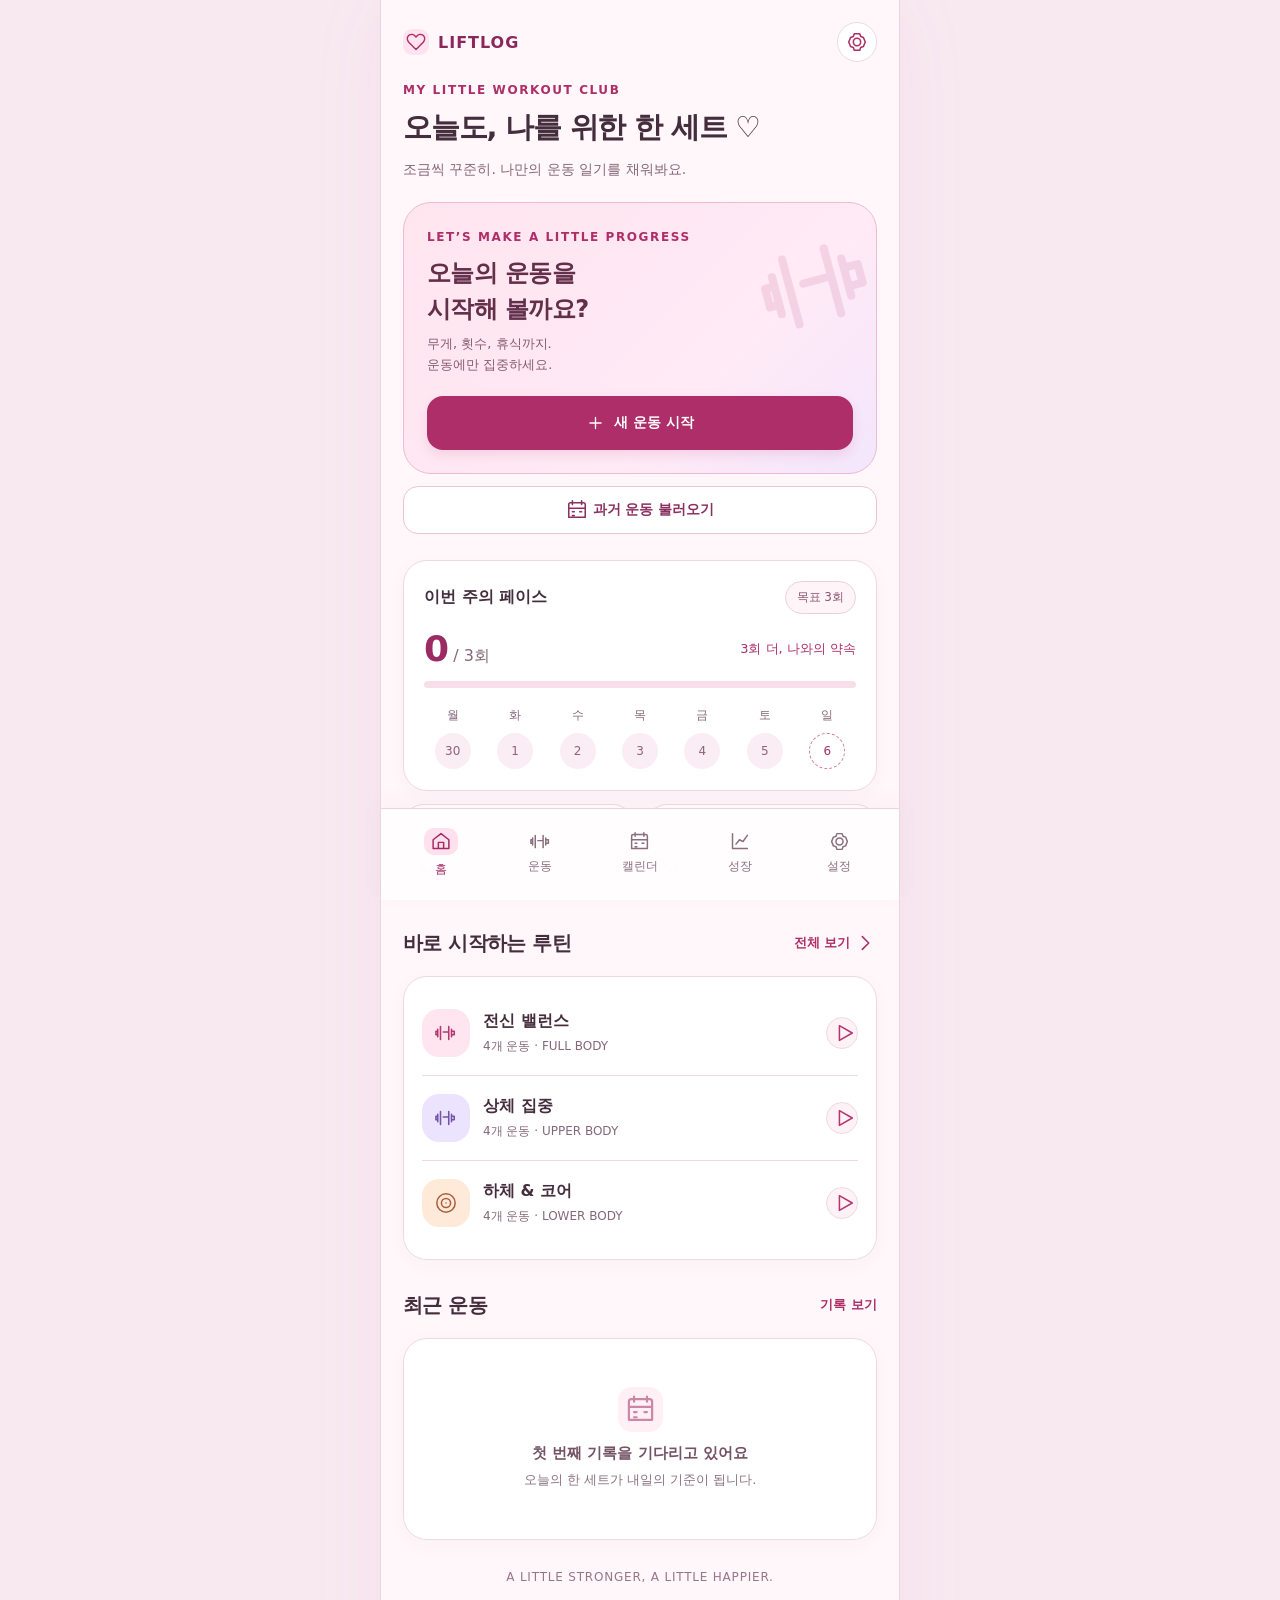
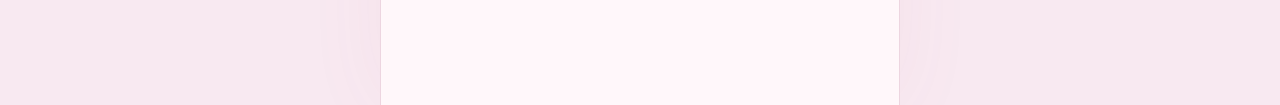
==== ios/App/Web/index.html @ 6298f554 "Add standalone iOS app, native timer notifications, backup bridge and WidgetKit target" ====
<!doctype html><html lang="ko"><head><meta charset="utf-8"><meta name="viewport" content="width=device-width,initial-scale=1,viewport-fit=cover"><meta name="theme-color" content="#fff7fa"><meta http-equiv="Content-Security-Policy" content="default-src 'self' data:; style-src 'self' 'unsafe-inline'; script-src 'self'; connect-src 'self'; img-src 'self' data:; object-src 'none'; base-uri 'none'"><meta name="apple-mobile-web-app-capable" content="yes"><meta name="apple-mobile-web-app-status-bar-style" content="default"><meta name="apple-mobile-web-app-title" content="리프트로그"><link rel="apple-touch-icon" href="apple-touch-icon.png"><link rel="manifest" href="manifest.webmanifest"><link rel="icon" href="icon-192.png"><meta name="description" content="나를 위한 귀여운 운동 기록. 캘린더, 타이머, 과거 운동 불러오기."><title>리프트로그 · LIFTLOG</title><link rel="stylesheet" href="style.css"><link rel="stylesheet" href="theme.css"></head><body><div id="app"></div><div id="overlay"></div><div id="toast" role="status"></div><input id="backup-file" type="file" accept="application/json,.json" hidden><script src="app.js"></script><script src="pwa.js"></script></body></html>
---- ios/App/Web/style.css ----
:root{--bg:#11151e;--surface:#1b222e;--raised:#252f3c;--border:#303947;--text:#f3f5f7;--muted:#98a3b4;--lime:#c8fa71;--blue:#a3c6ff;--red:#ffa5a5;--font:system-ui,-apple-system,'Segoe UI',sans-serif}*{box-sizing:border-box}html{color-scheme:dark}body{margin:0;background:var(--bg);color:var(--text);font-family:var(--font);font-size:14px;-webkit-tap-highlight-color:transparent}button,input,textarea,select{font:inherit}button{cursor:pointer;color:inherit;border:0;background:none}button:disabled{opacity:.35;cursor:default}button:focus-visible,input:focus-visible,textarea:focus-visible,select:focus-visible{outline:2px solid var(--lime);outline-offset:3px}input,textarea,select{background:var(--raised);color:var(--text);border:1px solid var(--border);border-radius:10px;padding:12px;min-width:0}textarea{resize:vertical;width:100%}h1,h2,h3,p{margin:0}h1{font-size:30px;letter-spacing:-1.3px;line-height:1.4}h2{font-size:20px;letter-spacing:-.6px}h3{font-size:16px}p{line-height:1.6}.muted{color:var(--muted)}.lime{color:var(--lime)}.small{font-size:12px}.eyebrow{font-size:10px;font-weight:800;letter-spacing:2.4px;color:var(--lime)}.screen{max-width:520px;margin:0 auto;min-height:100dvh;padding:24px 22px 116px}.head{display:flex;align-items:center;justify-content:space-between;margin-bottom:24px}.brand{font-size:17px;font-weight:900;letter-spacing:2px;display:flex;align-items:center;gap:9px}.brand svg{color:var(--lime)}.avatar,.icon-btn{width:40px;height:40px;border-radius:50%;background:var(--surface);display:grid;place-items:center}.avatar{color:var(--lime)}.icon{width:22px;height:22px;stroke:currentColor;stroke-width:1.7;fill:none;stroke-linecap:round;stroke-linejoin:round;vertical-align:middle}.row{display:flex;align-items:center;justify-content:space-between;gap:10px}.gap{gap:12px}.section{margin-top:26px}.section-title{margin-bottom:14px}.card{background:var(--surface);border:1px solid var(--border);border-radius:20px;padding:20px}.hero{position:relative;overflow:hidden;margin-top:23px;padding:25px;background:linear-gradient(120deg,#263730,#20292c);border:1px solid #445b40;border-radius:22px}.hero h2{font-size:24px;margin:10px 0 7px;position:relative;z-index:1;line-height:1.35}.hero p{max-width:230px;color:#b7c5bc;font-size:12px;position:relative;z-index:1}.hero-art{position:absolute;right:-15px;top:12px;width:135px;height:125px;transform:rotate(-20deg);opacity:.16;color:var(--lime)}.primary{background:var(--lime);color:#182119;font-weight:800;padding:16px 20px;border-radius:13px;display:flex;align-items:center;justify-content:center;gap:9px;width:100%;min-height:51px}.primary .icon{width:19px}.hero .primary{margin-top:23px}.secondary{background:var(--raised);border:1px solid var(--border);padding:12px 15px;border-radius:12px;font-weight:650}.text-btn{color:var(--lime);font-size:12px;font-weight:650;padding:7px 0}.pill{border:1px solid var(--border);color:var(--muted);font-size:11px;border-radius:30px;padding:7px 11px;background:var(--surface);display:inline-flex;align-items:center;gap:4px}.pill.active{background:var(--lime);color:#172014;border-color:var(--lime)}.week{display:grid;grid-template-columns:repeat(7,1fr);gap:5px;margin-top:21px}.day{text-align:center;font-size:11px;color:var(--muted)}.day span{display:grid;place-items:center;width:33px;height:33px;margin:9px auto 0;border-radius:50%;background:#252d3a;color:#bcc4ce}.day.done span{background:var(--lime);color:#172014}.day.today span{outline:1px solid var(--lime);color:var(--lime);background:transparent}.day.done.today span{background:var(--lime);color:#172014}.stats{display:flex;gap:10px;margin-top:13px}.stat{flex:1;background:var(--surface);border:1px solid var(--border);border-radius:16px;padding:16px 13px}.stat-label{font-size:11px;color:var(--muted)}.stat-value{font-size:23px;font-weight:800;margin-top:9px;letter-spacing:-.5px}.stat-value small{font-size:11px;color:var(--muted);font-weight:500}.routine{display:flex;gap:13px;align-items:center;padding:17px 0;border-bottom:1px solid var(--border)}.routine:last-child{border-bottom:0}.routine-art{display:grid;place-items:center;flex:none;width:48px;height:48px;background:#28372c;border-radius:14px;color:var(--lime)}.routine-art.blue{background:#253249;color:var(--blue)}.routine-art.peach{background:#3a302c;color:#eebc9c}.routine-info{flex:1}.routine-info p{font-size:11px;color:var(--muted);margin-top:5px}.routine .icon-btn{width:32px;height:32px;background:var(--raised)}.nav{position:fixed;bottom:0;left:50%;transform:translateX(-50%);width:100%;max-width:520px;display:flex;align-items:center;padding:12px 10px max(14px,env(safe-area-inset-bottom));background:#151b25f5;border-top:1px solid var(--border);backdrop-filter:blur(18px);z-index:10}.nav button{flex:1;color:#7f8b9c;font-size:10px;display:flex;align-items:center;gap:6px;flex-direction:column;padding:4px}.nav button.active{color:var(--lime)}.nav .icon{width:21px;height:21px}.empty{text-align:center;padding:24px 15px;color:var(--muted)}.empty .icon{width:36px;height:36px;color:#758497;margin-bottom:12px}.empty h3{color:var(--text);font-size:14px;margin-bottom:7px}.empty p{font-size:12px}.empty .secondary{margin-top:16px}.tip{display:flex;gap:13px;padding:17px;border-radius:15px;background:#1b2635;color:var(--blue);font-size:12px}.tip .icon{flex:none}.divider{height:1px;background:var(--border);margin:20px 0}.calendar-head{display:flex;align-items:center;justify-content:space-between;margin:20px 0}.calendar-grid{display:grid;grid-template-columns:repeat(7,1fr);gap:6px}.calendar-grid .label{font-size:11px;color:var(--muted);text-align:center;padding-bottom:13px}.calendar-date{height:46px;border-radius:13px;position:relative;font-size:14px}.calendar-date.today{border:1px solid #566d42}.calendar-date.has-record:after{content:'';width:4px;height:4px;background:var(--lime);border-radius:50%;position:absolute;bottom:6px;left:calc(50% - 2px)}.calendar-date.selected{background:var(--lime);color:#192114;font-weight:800}.calendar-date.selected:after{background:#192114}.calendar-date.future{color:#4e5a6b}.log-card{margin-top:12px;padding:18px}.log-card p{font-size:12px;color:var(--muted);margin-top:8px}.log-card .log-metrics{margin-top:16px;display:flex;gap:20px;font-size:12px;color:var(--blue)}.badge{font-size:10px;letter-spacing:.5px;background:#2a392c;color:var(--lime);border-radius:6px;padding:5px 8px}.detail-exercise{border-bottom:1px solid var(--border);padding:15px 0}.detail-exercise:last-child{border:0}.detail-exercise h3{margin-bottom:10px}.set-labels,.set-row{display:grid;grid-template-columns:28px 1fr 1fr 38px;gap:8px;align-items:center}.set-labels{font-size:10px;color:var(--muted);text-align:center;margin:18px 0 10px}.set-row{margin-bottom:9px}.set-row input{text-align:center;width:100%;padding:12px 3px;font-size:16px}.set-number{text-align:center;color:var(--muted);font-size:12px}.check{height:40px;border-radius:10px;background:var(--raised);color:var(--muted)}.check.done{background:var(--lime);color:#1a2415}.set-row.done input{background:#253226;border-color:#3d4d36}.exercise-card{margin-top:14px;padding:18px}.exercise-card .last{font-size:11px;color:var(--muted);margin-top:8px}.add-set{width:100%;margin-top:6px;border-radius:10px;background:var(--raised);padding:12px;color:var(--muted);font-size:12px}.workout-top{position:sticky;top:0;z-index:5;background:var(--bg);padding:0 0 13px}.workout-header{display:flex;justify-content:space-between;align-items:center}.elapsed{font-variant-numeric:tabular-nums;color:var(--lime);font-size:12px}.workout-bottom{display:flex;gap:10px;margin-top:20px}.workout-bottom button{flex:1}.timer-float{position:fixed;bottom:18px;left:50%;transform:translateX(-50%);width:calc(100% - 32px);max-width:488px;background:#c8fa71;color:#152014;padding:14px 17px;display:flex;align-items:center;justify-content:space-between;gap:10px;border-radius:18px;z-index:20;box-shadow:0 8px 35px #0006}.timer-float b{font-size:23px;font-variant-numeric:tabular-nums}.timer-float .icon-btn{background:#15201416;color:#152014;width:32px;height:32px}.timer-float .small{font-size:10px}.timer-time{font-size:70px;font-weight:800;letter-spacing:-4px;font-variant-numeric:tabular-nums;text-align:center;margin:32px 0}.timer-circle{position:relative;margin:25px auto;width:220px;height:220px;display:grid;place-items:center}.timer-circle svg{position:absolute;inset:0;transform:rotate(-90deg)}.timer-circle .timer-time{font-size:54px;letter-spacing:-2px;margin:0}.timer-controls{display:flex;justify-content:center;gap:8px;flex-wrap:wrap}.setting-row{display:flex;justify-content:space-between;align-items:center;gap:15px;padding:18px 0;border-bottom:1px solid var(--border)}.setting-row:last-child{border:0}.setting-row p{font-size:11px;color:var(--muted);margin-top:5px}.segmented{background:var(--bg);padding:4px;display:flex;border-radius:10px}.segmented button{padding:9px 14px;border-radius:7px;font-size:12px;color:var(--muted)}.segmented button.active{background:var(--lime);color:#182114;font-weight:800}.switch{height:28px;width:47px;border-radius:20px;background:#45505e;padding:3px}.switch span{display:block;width:22px;height:22px;border-radius:50%;background:white}.switch.on{background:var(--lime)}.switch.on span{margin-left:19px;background:#182114}.danger{color:var(--red)}.overlay-backdrop{position:fixed;inset:0;z-index:50;background:#0009;display:flex;justify-content:center;align-items:flex-end}.sheet{width:100%;max-width:520px;background:#1a222e;border:1px solid var(--border);border-bottom:0;border-radius:26px 26px 0 0;max-height:90dvh;overflow-y:auto;padding:12px 22px 30px;box-shadow:0 -12px 60px #0004}.handle{width:34px;height:4px;background:#485363;border-radius:4px;margin:0 auto 19px}.sheet-head{display:flex;justify-content:space-between;align-items:center;margin-bottom:20px}.sheet .primary{margin-top:18px;position:sticky;bottom:0}.sheet-input{width:100%;margin:12px 0}.filters{display:flex;gap:7px;overflow-x:auto;padding:6px 0 14px;scrollbar-width:none}.filters .pill{white-space:nowrap;padding:9px 14px}.exercise-choice{width:100%;text-align:left;display:flex;align-items:center;gap:12px;padding:15px 0;border-bottom:1px solid var(--border)}.exercise-choice .routine-art{width:41px;height:41px;border-radius:11px}.exercise-choice .box{width:23px;height:23px;border:1px solid #506072;border-radius:7px;display:grid;place-items:center;margin-left:auto;color:transparent}.exercise-choice.selected .box{background:var(--lime);color:#152014;border-color:var(--lime)}.exercise-choice p{font-size:11px;color:var(--muted);margin-top:4px}.form-label{display:block;font-size:12px;color:var(--muted);margin:17px 0 6px}.form-label+input,.form-label+select{width:100%}.sheet-actions{display:flex;gap:10px;margin-top:20px}.sheet-actions button{flex:1;position:static!important;margin:0!important}.chart{width:100%;height:150px;margin-top:18px}.chart text{font-size:9px;fill:var(--muted)}.chart .line{stroke:var(--lime);fill:none;stroke-width:3;stroke-linecap:round;stroke-linejoin:round}.bar-chart{height:120px;display:flex;gap:13px;align-items:flex-end;padding-top:13px}.bar{flex:1;text-align:center;font-size:10px;color:var(--muted)}.bar div{background:var(--lime);min-height:3px;max-height:90px;border-radius:6px 6px 3px 3px;margin-bottom:8px}.bar:nth-child(2n) div{background:#7fae53}.progress-track{height:7px;background:#334033;border-radius:10px;overflow:hidden;margin-top:12px}.progress-track span{display:block;height:100%;background:var(--lime);border-radius:10px}.big-number{font-size:36px;font-weight:800;letter-spacing:-1px}.micro{font-size:10px;color:var(--muted)}.toast{position:fixed;bottom:96px;left:50%;transform:translateX(-50%);background:#f1f4ec;color:#172012;max-width:90%;padding:13px 20px;border-radius:12px;z-index:100;font-size:13px;box-shadow:0 4px 30px #0005}.welcome-line{margin-top:9px;color:var(--muted);font-size:12px}.note{margin-top:14px}.full{width:100%}.search{display:flex;align-items:center;gap:10px;background:var(--raised);padding:0 13px;border-radius:12px;margin:14px 0 12px}.search input{flex:1;border:0;padding-left:0;width:100%;background:transparent}.subtabs{display:flex;gap:20px;margin:22px 0}.subtabs button{font-size:14px;color:var(--muted);padding:10px 0;border-bottom:2px solid transparent}.subtabs .active{color:var(--lime);border-color:var(--lime)}.note-label{font-size:11px;margin-top:12px;display:block;color:var(--muted)}.session-name{width:100%;font-size:20px;font-weight:800;border:0;background:transparent;padding:10px 0}.app-footer{margin-top:26px;text-align:center;color:#596677;font-size:10px;line-height:1.8;letter-spacing:1px}.compact{padding:14px 18px}.chart-select{width:100%;margin-top:17px}.success-mark{width:72px;height:72px;margin:16px auto 20px;background:var(--lime);color:#172012;border-radius:50%;display:grid;place-items:center}.success-mark .icon{width:35px;height:35px}.history-sets{display:flex;flex-wrap:wrap;gap:7px}.history-sets span{background:var(--raised);border-radius:7px;padding:7px 9px;font-size:12px}.mini-tag{font-size:9px;letter-spacing:.8px;color:var(--blue);border:1px solid #445773;border-radius:5px;padding:4px 6px}@media(min-width:600px){body{background:#090d13}.screen{background:var(--bg);border-left:1px solid #232d39;border-right:1px solid #232d39}.overlay-backdrop{align-items:center}.sheet{border-radius:24px;border-bottom:1px solid var(--border);max-height:85dvh}.nav{border-left:1px solid #232d39;border-right:1px solid #232d39}}@media(prefers-reduced-motion:no-preference){.screen{animation:enter .2s ease-out}.sheet{animation:slide .2s ease-out}@keyframes enter{from{opacity:.6;transform:translateY(4px)}to{opacity:1;transform:none}}@keyframes slide{from{transform:translateY(25px);opacity:.5}to{transform:none;opacity:1}}}

.history-choice{margin:0 0 12px;text-align:left;padding:16px 18px}.history-exercises{color:var(--muted);font-size:11px;line-height:1.6;margin-top:10px;overflow-wrap:anywhere}.history-choice .icon{width:18px}
---- ios/App/Web/theme.css ----
/* Berry Club: shared Android and iPhone visual system */
:root{--bg:#fff7fa;--surface:#fff;--raised:#fff0f5;--border:#f0d9e3;--text:#442d3c;--muted:#856878;--lime:#ad2e68;--blue:#6650a4;--red:#b9364e;--font:ui-rounded,'SF Pro Rounded',system-ui,-apple-system,'Segoe UI',sans-serif}html{color-scheme:light}body{background:#f8e9f1;font-size:16px}.screen{padding-top:max(22px,env(safe-area-inset-top));padding-bottom:calc(116px + env(safe-area-inset-bottom));background:var(--bg)}h1{font-size:29px;letter-spacing:-1.2px;line-height:1.4}h2{font-size:20px}.brand{font-size:16px;letter-spacing:1px;color:#8c275c}.brand .icon{width:26px;height:26px;background:#ffe4ef;border-radius:9px;padding:3px}.avatar,.icon-btn{border:1px solid var(--border);background:#fff}.eyebrow{font-size:12px;letter-spacing:1.6px;color:#ad2e68}.small,.welcome-line,.last,.routine-info p,.note-label,.setting-row p{font-size:13px}.micro,.stat-label,.pill,.set-labels,.app-footer,.tip,.nav button{font-size:12px}.head{margin-bottom:21px}.welcome-line{font-size:14px;line-height:1.8;max-width:340px}.card{border:1px solid var(--border);border-radius:24px;box-shadow:0 5px 20px #8b375408}.hero{margin-top:20px;border:1px solid #efb9cf;background:linear-gradient(135deg,#ffe5ee,#ffeaf6 65%,#f3e6fd);padding:23px;border-radius:28px}.hero h2{font-size:24px;line-height:1.5;color:#632f4b}.hero p{color:#865970;font-size:13px}.hero-art{opacity:.13;color:#b23771;right:0;top:24px;transform:rotate(-15deg);width:115px;height:115px}.hero .primary{margin-top:21px}.primary{background:#ad2e68;color:#fff;border-radius:16px;font-size:14px;box-shadow:0 5px 12px #ad2e6820;min-height:50px}.secondary{background:#fff;color:#8b2f60;border:1px solid #eac5d6;border-radius:15px;font-size:14px;min-height:44px}.text-btn{color:#ad2e68;font-size:13px;min-height:38px}.pill{background:#fff5f9;color:#8d536d;border-color:#ecd0de}.pill.active{background:#ad2e68;border-color:#ad2e68;color:#fff}.stats{gap:12px}.stat{border-radius:21px;padding:18px 15px;border-color:#f0d9e3;background:#fff}.stat-value{font-size:26px;color:#843858}.stat-value small{font-size:12px;color:#856878}.progress-track{background:#f7dfe9;border-radius:15px}.progress-track span{background:linear-gradient(90deg,#cf6291,#aa3069)}.big-number{color:#9b2b63}.week{margin-top:18px}.day{font-size:12px}.day span{height:36px;width:36px;color:#8d6478;background:#faedf3}.day.done span,.day.done.today span{background:#ad2e68;color:white}.day.today span{background:#fff;border:1px dashed #ce7b9e;outline:none;color:#a13267}.routine-art{width:48px;height:48px;border-radius:17px;background:#ffe5ef;color:#b33870}.routine-art.blue{background:#ece4ff;color:#7253a4}.routine-art.peach{background:#ffeada;color:#ad603d}.routine .icon-btn{background:#fff2f7;color:#b33870}.routine{padding:18px 0}.routine-info p{font-size:12px}.mini-tag{font-size:11px;color:#8063a3;background:#f9f4ff;border-color:#dacbe9}.nav{background:#fffdfef5;border-color:#eed4e0;padding-top:13px;padding-bottom:max(16px,env(safe-area-inset-bottom));box-shadow:0 -6px 20px #ac42680a}.nav button{color:#8c6d7d;font-size:12px;padding:6px}.nav button.active{color:#a22b64}.nav button.active .icon{background:#ffe0ed;border-radius:10px;width:34px;height:27px;padding:3px 6px}.tip{background:#f6edff;color:#72558d;border:1px solid #e7d9f3;border-radius:18px;font-size:13px}.empty{color:#8b7380;padding:28px 14px}.empty .icon{color:#cb87a4;background:#fff0f6;padding:7px;border-radius:14px;width:45px;height:45px}.empty h3{font-size:15px;color:#745365}.empty p{font-size:13px}.calendar-date{height:46px;background:#fff;border-radius:15px;color:#795767}.calendar-date.today{border:1px dashed #ce7b9e}.calendar-date.selected{background:#ad2e68;color:#fff}.calendar-date.selected:after{background:white}.calendar-date.future{color:#b9a1ad}.calendar-grid .label{font-size:12px}.badge{background:#ffe5ee;color:#9a3161;font-size:11px;border-radius:9px}.log-card .log-metrics{color:#8b4382;flex-wrap:wrap;font-size:13px;gap:12px}.log-card p{font-size:13px}.workout-top{background:var(--bg)}.exercise-card{padding:19px;border-radius:23px}.set-labels{font-size:12px;grid-template-columns:28px 1fr 1fr 44px}.set-row{grid-template-columns:28px 1fr 1fr 44px}.set-row input{background:#fff7fa;border-color:#efd6e1;border-radius:13px;font-size:16px;height:46px;color:#563247}.check{height:44px;border-radius:13px;background:#fff0f6;color:#b98ba2;border:1px solid #eed0df}.check.done{background:#ad2e68;color:white;border-color:#ad2e68}.set-row.done input{background:#ffedf4;border-color:#dda2bb}.add-set{background:#fff3f8;color:#985574;border:1px dashed #eac5d7;border-radius:13px;font-size:13px;min-height:44px}.set-number{color:#99748a;font-size:13px}.session-name{background:transparent;color:#69394f}.elapsed{color:#9b3266;font-size:13px}.workout-bottom button{font-size:13px;padding-left:10px;padding-right:10px}.timer-float{background:#ad2e68;color:white;border:1px solid #992d61;border-radius:22px}.timer-float .icon-btn{background:#ffffff20;border:0;color:white;width:40px;height:40px}.timer-float .small{font-size:12px}.timer-float .row{gap:8px}.timer-circle .timer-time{color:#8f2e60}.overlay-backdrop{background:#62314965;backdrop-filter:blur(3px)}.sheet{background:#fffbfd;border-color:#efd1df;border-radius:30px 30px 0 0;padding-bottom:max(30px,env(safe-area-inset-bottom));box-shadow:0 -12px 60px #71305215}.handle{background:#e3b4c9;width:40px;height:5px}.search{background:#fff0f6;border:1px solid #edd0df;color:#aa6c8b}.search input{background:transparent;font-size:16px;color:#543044}.exercise-choice{padding:17px 0}.exercise-choice p{font-size:12px}.exercise-choice .box{border-color:#ddabc2;background:#fff;border-radius:8px;flex-shrink:0}.exercise-choice.selected .box{background:#ad2e68;border-color:#ad2e68;color:#fff}.history-sets span{background:#fff0f6;color:#864766;font-size:13px}.history-exercises{font-size:12px}.history-choice{border-radius:20px}.segmented{background:#ffedf5}.segmented button{font-size:14px;padding:10px 12px}.segmented button.active{background:#ad2e68;color:white}.switch{background:#e4cad7;min-height:28px}.switch.on{background:#ad2e68}.switch.on span{background:white}.toast{background:#68284e;color:#fff;border:1px solid #8d426c;font-size:14px;border-radius:17px}.bar div{background:#bc4a81}.bar:nth-child(2n) div{background:#dfa2be}.chart .line{stroke:#ad2e68}.chart text{font-size:11px}.success-mark{background:#ffe0ec;color:#a32d64}.app-footer{color:#977688;letter-spacing:.8px;font-size:12px;line-height:1.9}.danger{color:#b9364e}.setting-row{gap:10px}.setting-row h3{font-size:15px}select{background:#fff1f7;border-color:#e9c9d8;color:#77435e;padding:11px 8px}.setting-row select{font-size:14px}.form-label{font-size:14px}.form-label+input,.form-label+select{font-size:16px}.install-note{padding:16px;background:#fff;border:1px dashed #d78caf;border-radius:18px;margin-top:15px;font-size:13px;color:#905371}.flower-tag{color:#b54077;font-size:16px;letter-spacing:6px}.record-stamp{color:#b64179}.ios-install-heading{font-size:15px;color:#904165}.settings-ios{margin-top:16px}.ios-install-actions{display:flex;gap:8px;flex-wrap:wrap}.ios-install-actions button{flex:1;white-space:nowrap}input,textarea{font-size:16px}input[type=number]{appearance:textfield}input::-webkit-inner-spin-button{appearance:none}#workout-notes{background:#fff;border-color:var(--border)}@media(min-width:600px){.screen,.nav{border-left:1px solid #edd5e0;border-right:1px solid #edd5e0}.screen{box-shadow:0 0 80px #bf5c7b0d}.sheet{border-radius:28px}}@media(max-width:360px){.screen{padding-left:16px;padding-right:16px}.hero{padding:20px}.timer-float .row{gap:4px}.timer-float .small{font-size:11px}.big-number{font-size:32px}}@media(prefers-reduced-motion:no-preference){.primary:active,.secondary:active,.check:active{transform:scale(.98);transition:transform .15s}.nav button.active .icon{animation:pop .3s ease-out}@keyframes pop{50%{transform:scale(1.12)}100%{transform:scale(1)}}}
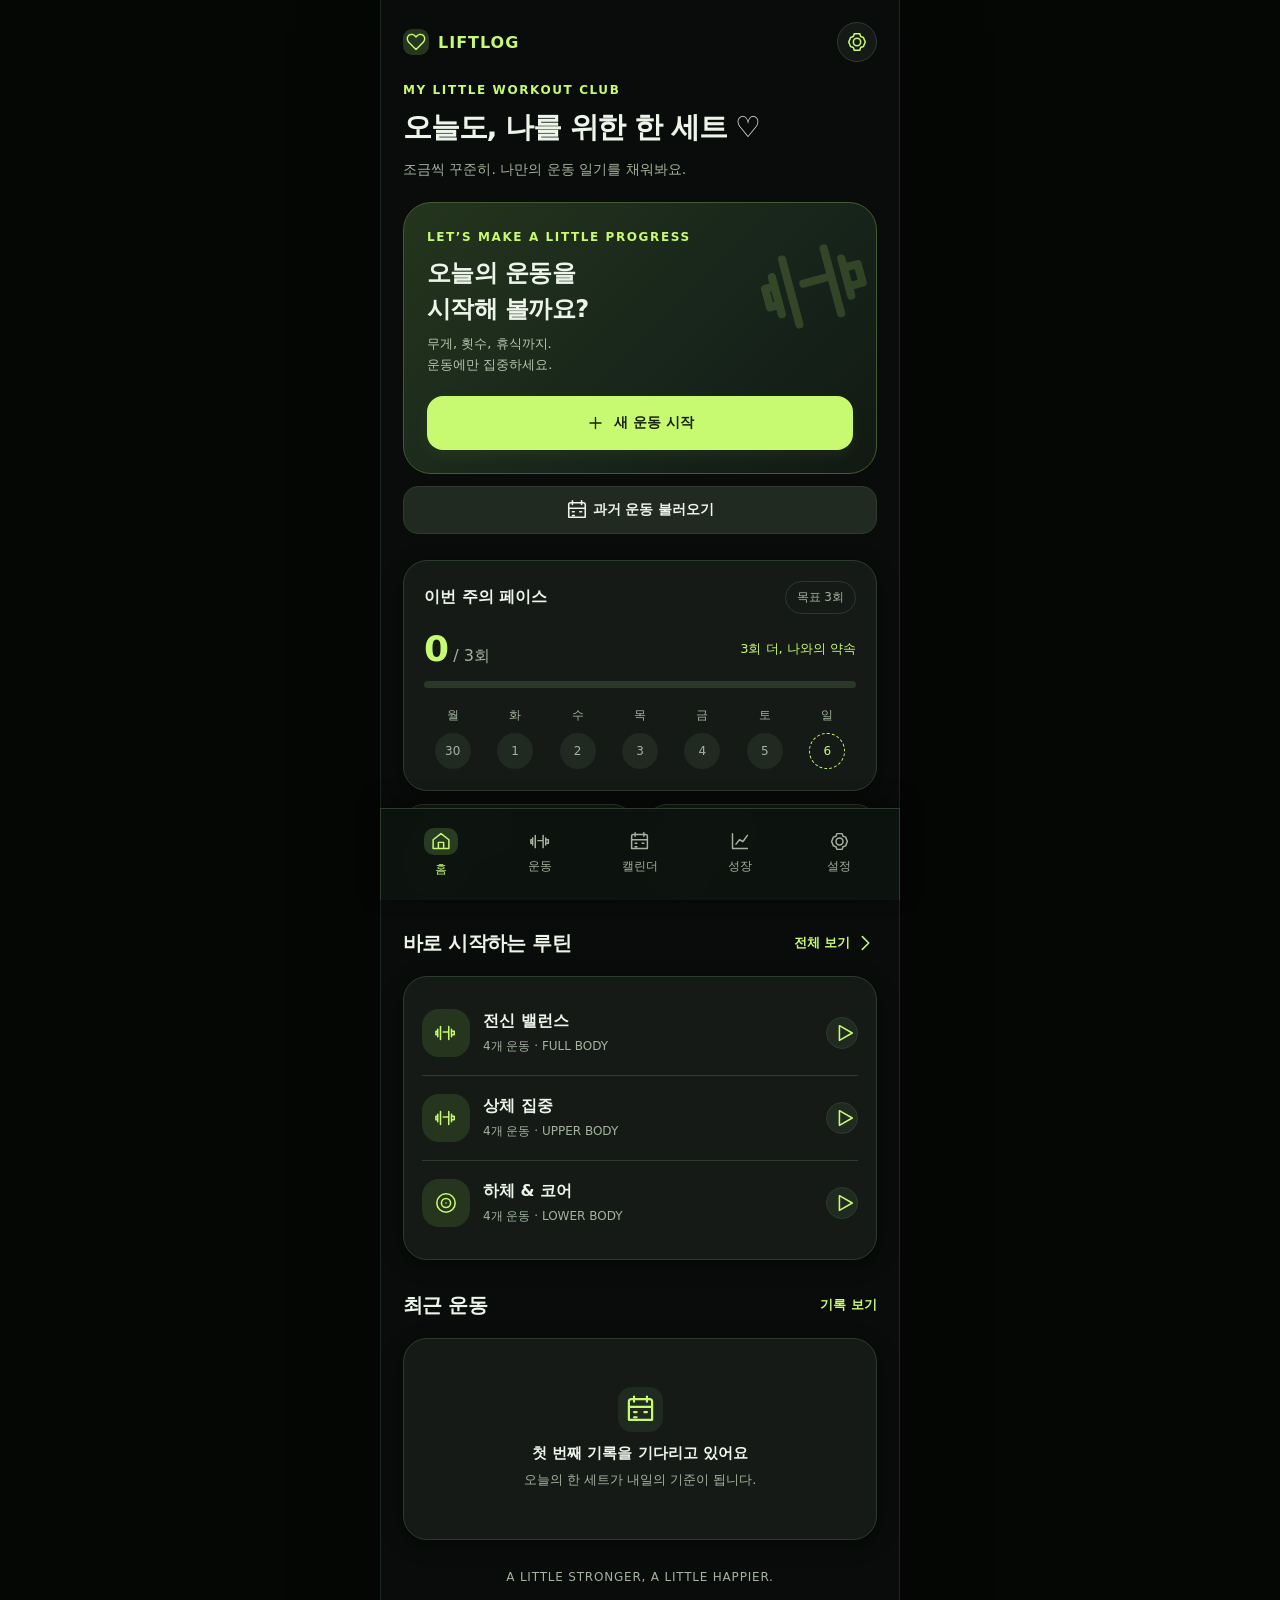
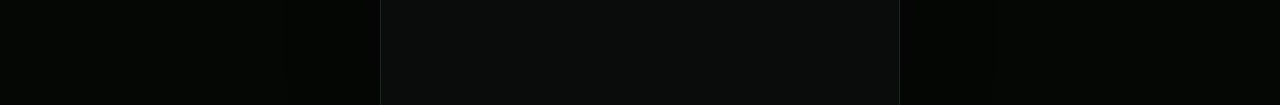
==== commit dc0c7cc1: "Apply black and lime theme across app, timer and widgets (1.3.1)" ====
--- a/ios/App/Web/index.html
+++ b/ios/App/Web/index.html
@@ -1 +1,2 @@
-<!doctype html><html lang="ko"><head><meta charset="utf-8"><meta name="viewport" content="width=device-width,initial-scale=1,viewport-fit=cover"><meta name="theme-color" content="#fff7fa"><meta http-equiv="Content-Security-Policy" content="default-src 'self' data:; style-src 'self' 'unsafe-inline'; script-src 'self'; connect-src 'self'; img-src 'self' data:; object-src 'none'; base-uri 'none'"><meta name="apple-mobile-web-app-capable" content="yes"><meta name="apple-mobile-web-app-status-bar-style" content="default"><meta name="apple-mobile-web-app-title" content="리프트로그"><link rel="apple-touch-icon" href="apple-touch-icon.png"><link rel="manifest" href="manifest.webmanifest"><link rel="icon" href="icon-192.png"><meta name="description" content="나를 위한 귀여운 운동 기록. 캘린더, 타이머, 과거 운동 불러오기."><title>리프트로그 · LIFTLOG</title><link rel="stylesheet" href="style.css"><link rel="stylesheet" href="theme.css"></head><body><div id="app"></div><div id="overlay"></div><div id="toast" role="status"></div><input id="backup-file" type="file" accept="application/json,.json" hidden><script src="app.js"></script><script src="pwa.js"></script></body></html>
+<!doctype html><html lang="ko"><head><meta charset="utf-8"><meta name="viewport" content="width=device-width,initial-scale=1,viewport-fit=cover"><meta name="theme-color" content="#090c0a"><meta http-equiv="Content-Security-Policy" content="default-src 'self' data:; style-src 'self' 'unsafe-inline'; script-src 'self'; connect-src 'self'; img-src 'self' data:; object-src 'none'; base-uri 'none'"><meta name="apple-mobile-web-app-capable" content="yes"><meta name="apple-mobile-web-app-status-bar-style" content="black-translucent"><meta name="apple-mobile-web-app-title" content="리프트로그"><link rel="apple-touch-icon" href="apple-touch-icon.png"><link rel="manifest" href="manifest.webmanifest"><link rel="icon" href="icon-192.png"><meta name="description" content="나를 위한 귀여운 운동 기록. 캘린더, 타이머, 과거 운동 불러오기."><title>리프트로그 · LIFTLOG</title><link rel="stylesheet" href="style.css"><link rel="stylesheet" href="theme.css"></head><body><div id="app"></div><div id="overlay"></div><div id="toast" role="status"></div><input id="backup-file" type="file" accept="application/json,.json" hidden><script src="app.js"></script><script src="pwa.js"></script></body></html>
+
--- a/ios/App/Web/theme.css
+++ b/ios/App/Web/theme.css
@@ -1,2 +1,37 @@
 /* Berry Club: shared Android and iPhone visual system */
-:root{--bg:#fff7fa;--surface:#fff;--raised:#fff0f5;--border:#f0d9e3;--text:#442d3c;--muted:#856878;--lime:#ad2e68;--blue:#6650a4;--red:#b9364e;--font:ui-rounded,'SF Pro Rounded',system-ui,-apple-system,'Segoe UI',sans-serif}html{color-scheme:light}body{background:#f8e9f1;font-size:16px}.screen{padding-top:max(22px,env(safe-area-inset-top));padding-bottom:calc(116px + env(safe-area-inset-bottom));background:var(--bg)}h1{font-size:29px;letter-spacing:-1.2px;line-height:1.4}h2{font-size:20px}.brand{font-size:16px;letter-spacing:1px;color:#8c275c}.brand .icon{width:26px;height:26px;background:#ffe4ef;border-radius:9px;padding:3px}.avatar,.icon-btn{border:1px solid var(--border);background:#fff}.eyebrow{font-size:12px;letter-spacing:1.6px;color:#ad2e68}.small,.welcome-line,.last,.routine-info p,.note-label,.setting-row p{font-size:13px}.micro,.stat-label,.pill,.set-labels,.app-footer,.tip,.nav button{font-size:12px}.head{margin-bottom:21px}.welcome-line{font-size:14px;line-height:1.8;max-width:340px}.card{border:1px solid var(--border);border-radius:24px;box-shadow:0 5px 20px #8b375408}.hero{margin-top:20px;border:1px solid #efb9cf;background:linear-gradient(135deg,#ffe5ee,#ffeaf6 65%,#f3e6fd);padding:23px;border-radius:28px}.hero h2{font-size:24px;line-height:1.5;color:#632f4b}.hero p{color:#865970;font-size:13px}.hero-art{opacity:.13;color:#b23771;right:0;top:24px;transform:rotate(-15deg);width:115px;height:115px}.hero .primary{margin-top:21px}.primary{background:#ad2e68;color:#fff;border-radius:16px;font-size:14px;box-shadow:0 5px 12px #ad2e6820;min-height:50px}.secondary{background:#fff;color:#8b2f60;border:1px solid #eac5d6;border-radius:15px;font-size:14px;min-height:44px}.text-btn{color:#ad2e68;font-size:13px;min-height:38px}.pill{background:#fff5f9;color:#8d536d;border-color:#ecd0de}.pill.active{background:#ad2e68;border-color:#ad2e68;color:#fff}.stats{gap:12px}.stat{border-radius:21px;padding:18px 15px;border-color:#f0d9e3;background:#fff}.stat-value{font-size:26px;color:#843858}.stat-value small{font-size:12px;color:#856878}.progress-track{background:#f7dfe9;border-radius:15px}.progress-track span{background:linear-gradient(90deg,#cf6291,#aa3069)}.big-number{color:#9b2b63}.week{margin-top:18px}.day{font-size:12px}.day span{height:36px;width:36px;color:#8d6478;background:#faedf3}.day.done span,.day.done.today span{background:#ad2e68;color:white}.day.today span{background:#fff;border:1px dashed #ce7b9e;outline:none;color:#a13267}.routine-art{width:48px;height:48px;border-radius:17px;background:#ffe5ef;color:#b33870}.routine-art.blue{background:#ece4ff;color:#7253a4}.routine-art.peach{background:#ffeada;color:#ad603d}.routine .icon-btn{background:#fff2f7;color:#b33870}.routine{padding:18px 0}.routine-info p{font-size:12px}.mini-tag{font-size:11px;color:#8063a3;background:#f9f4ff;border-color:#dacbe9}.nav{background:#fffdfef5;border-color:#eed4e0;padding-top:13px;padding-bottom:max(16px,env(safe-area-inset-bottom));box-shadow:0 -6px 20px #ac42680a}.nav button{color:#8c6d7d;font-size:12px;padding:6px}.nav button.active{color:#a22b64}.nav button.active .icon{background:#ffe0ed;border-radius:10px;width:34px;height:27px;padding:3px 6px}.tip{background:#f6edff;color:#72558d;border:1px solid #e7d9f3;border-radius:18px;font-size:13px}.empty{color:#8b7380;padding:28px 14px}.empty .icon{color:#cb87a4;background:#fff0f6;padding:7px;border-radius:14px;width:45px;height:45px}.empty h3{font-size:15px;color:#745365}.empty p{font-size:13px}.calendar-date{height:46px;background:#fff;border-radius:15px;color:#795767}.calendar-date.today{border:1px dashed #ce7b9e}.calendar-date.selected{background:#ad2e68;color:#fff}.calendar-date.selected:after{background:white}.calendar-date.future{color:#b9a1ad}.calendar-grid .label{font-size:12px}.badge{background:#ffe5ee;color:#9a3161;font-size:11px;border-radius:9px}.log-card .log-metrics{color:#8b4382;flex-wrap:wrap;font-size:13px;gap:12px}.log-card p{font-size:13px}.workout-top{background:var(--bg)}.exercise-card{padding:19px;border-radius:23px}.set-labels{font-size:12px;grid-template-columns:28px 1fr 1fr 44px}.set-row{grid-template-columns:28px 1fr 1fr 44px}.set-row input{background:#fff7fa;border-color:#efd6e1;border-radius:13px;font-size:16px;height:46px;color:#563247}.check{height:44px;border-radius:13px;background:#fff0f6;color:#b98ba2;border:1px solid #eed0df}.check.done{background:#ad2e68;color:white;border-color:#ad2e68}.set-row.done input{background:#ffedf4;border-color:#dda2bb}.add-set{background:#fff3f8;color:#985574;border:1px dashed #eac5d7;border-radius:13px;font-size:13px;min-height:44px}.set-number{color:#99748a;font-size:13px}.session-name{background:transparent;color:#69394f}.elapsed{color:#9b3266;font-size:13px}.workout-bottom button{font-size:13px;padding-left:10px;padding-right:10px}.timer-float{background:#ad2e68;color:white;border:1px solid #992d61;border-radius:22px}.timer-float .icon-btn{background:#ffffff20;border:0;color:white;width:40px;height:40px}.timer-float .small{font-size:12px}.timer-float .row{gap:8px}.timer-circle .timer-time{color:#8f2e60}.overlay-backdrop{background:#62314965;backdrop-filter:blur(3px)}.sheet{background:#fffbfd;border-color:#efd1df;border-radius:30px 30px 0 0;padding-bottom:max(30px,env(safe-area-inset-bottom));box-shadow:0 -12px 60px #71305215}.handle{background:#e3b4c9;width:40px;height:5px}.search{background:#fff0f6;border:1px solid #edd0df;color:#aa6c8b}.search input{background:transparent;font-size:16px;color:#543044}.exercise-choice{padding:17px 0}.exercise-choice p{font-size:12px}.exercise-choice .box{border-color:#ddabc2;background:#fff;border-radius:8px;flex-shrink:0}.exercise-choice.selected .box{background:#ad2e68;border-color:#ad2e68;color:#fff}.history-sets span{background:#fff0f6;color:#864766;font-size:13px}.history-exercises{font-size:12px}.history-choice{border-radius:20px}.segmented{background:#ffedf5}.segmented button{font-size:14px;padding:10px 12px}.segmented button.active{background:#ad2e68;color:white}.switch{background:#e4cad7;min-height:28px}.switch.on{background:#ad2e68}.switch.on span{background:white}.toast{background:#68284e;color:#fff;border:1px solid #8d426c;font-size:14px;border-radius:17px}.bar div{background:#bc4a81}.bar:nth-child(2n) div{background:#dfa2be}.chart .line{stroke:#ad2e68}.chart text{font-size:11px}.success-mark{background:#ffe0ec;color:#a32d64}.app-footer{color:#977688;letter-spacing:.8px;font-size:12px;line-height:1.9}.danger{color:#b9364e}.setting-row{gap:10px}.setting-row h3{font-size:15px}select{background:#fff1f7;border-color:#e9c9d8;color:#77435e;padding:11px 8px}.setting-row select{font-size:14px}.form-label{font-size:14px}.form-label+input,.form-label+select{font-size:16px}.install-note{padding:16px;background:#fff;border:1px dashed #d78caf;border-radius:18px;margin-top:15px;font-size:13px;color:#905371}.flower-tag{color:#b54077;font-size:16px;letter-spacing:6px}.record-stamp{color:#b64179}.ios-install-heading{font-size:15px;color:#904165}.settings-ios{margin-top:16px}.ios-install-actions{display:flex;gap:8px;flex-wrap:wrap}.ios-install-actions button{flex:1;white-space:nowrap}input,textarea{font-size:16px}input[type=number]{appearance:textfield}input::-webkit-inner-spin-button{appearance:none}#workout-notes{background:#fff;border-color:var(--border)}@media(min-width:600px){.screen,.nav{border-left:1px solid #edd5e0;border-right:1px solid #edd5e0}.screen{box-shadow:0 0 80px #bf5c7b0d}.sheet{border-radius:28px}}@media(max-width:360px){.screen{padding-left:16px;padding-right:16px}.hero{padding:20px}.timer-float .row{gap:4px}.timer-float .small{font-size:11px}.big-number{font-size:32px}}@media(prefers-reduced-motion:no-preference){.primary:active,.secondary:active,.check:active{transform:scale(.98);transition:transform .15s}.nav button.active .icon{animation:pop .3s ease-out}@keyframes pop{50%{transform:scale(1.12)}100%{transform:scale(1)}}}
+:root{--bg:#151a16;--surface:#151a16;--raised:#151a16;--border:#1c251e;--text:#edf4e9;--muted:#a4b29f;--lime:#c8fa71;--blue:#c8fa71;--red:#bd3548;--font:ui-rounded,'SF Pro Rounded',system-ui,-apple-system,'Segoe UI',sans-serif}html{color-scheme:dark}body{background:#151a16;font-size:16px}.screen{padding-top:max(22px,env(safe-area-inset-top));padding-bottom:calc(116px + env(safe-area-inset-bottom));background:var(--bg)}h1{font-size:29px;letter-spacing:-1.2px;line-height:1.4}h2{font-size:20px}.brand{font-size:16px;letter-spacing:1px;color:#c8fa71}.brand .icon{width:26px;height:26px;background:#151a16;border-radius:9px;padding:3px}.avatar,.icon-btn{border:1px solid var(--border);background:#151a16}.eyebrow{font-size:12px;letter-spacing:1.6px;color:#c8fa71}.small,.welcome-line,.last,.routine-info p,.note-label,.setting-row p{font-size:13px}.micro,.stat-label,.pill,.set-labels,.app-footer,.tip,.nav button{font-size:12px}.head{margin-bottom:21px}.welcome-line{font-size:14px;line-height:1.8;max-width:340px}.card{border:1px solid var(--border);border-radius:24px;box-shadow:0 5px 20px #00000066}.hero{margin-top:20px;border:1px solid #2b3a2c;background:linear-gradient(135deg,#151a16,#151a16 65%,#151a16);padding:23px;border-radius:28px}.hero h2{font-size:24px;line-height:1.5;color:#edf4e9}.hero p{color:#a4b29f;font-size:13px}.hero-art{opacity:.13;color:#c8fa71;right:0;top:24px;transform:rotate(-15deg);width:115px;height:115px}.hero .primary{margin-top:21px}.primary{background:#c8fa71;color:#151a16;border-radius:16px;font-size:14px;box-shadow:0 5px 12px #00000066;min-height:50px}.secondary{background:#151a16;color:#c8fa71;border:1px solid #2b3a2c;border-radius:15px;font-size:14px;min-height:44px}.text-btn{color:#c8fa71;font-size:13px;min-height:38px}.pill{background:#151a16;color:#a4b29f;border-color:#2b3a2c}.pill.active{background:#c8fa71;border-color:#c8fa71;color:#151a16}.stats{gap:12px}.stat{border-radius:21px;padding:18px 15px;border-color:#1c251e;background:#151a16}.stat-value{font-size:26px;color:#c8fa71}.stat-value small{font-size:12px;color:#a4b29f}.progress-track{background:#1c251e;border-radius:15px}.progress-track span{background:linear-gradient(90deg,#c8fa71,#c8fa71)}.big-number{color:#c8fa71}.week{margin-top:18px}.day{font-size:12px}.day span{height:36px;width:36px;color:#a4b29f;background:#151a16}.day.done span,.day.done.today span{background:#c8fa71;color:white}.day.today span{background:#151a16;border:1px dashed #c8fa71;outline:none;color:#c8fa71}.routine-art{width:48px;height:48px;border-radius:17px;background:#151a16;color:#c8fa71}.routine-art.blue{background:#151a16;color:#c8fa71}.routine-art.peach{background:#1c251e;color:#c8fa71}.routine .icon-btn{background:#151a16;color:#c8fa71}.routine{padding:18px 0}.routine-info p{font-size:12px}.mini-tag{font-size:11px;color:#c8fa71;background:#151a16;border-color:#2b3a2c}.nav{background:#00000066;border-color:#1c251e;padding-top:13px;padding-bottom:max(16px,env(safe-area-inset-bottom));box-shadow:0 -6px 20px #00000066}.nav button{color:#a4b29f;font-size:12px;padding:6px}.nav button.active{color:#c8fa71}.nav button.active .icon{background:#1c251e;border-radius:10px;width:34px;height:27px;padding:3px 6px}.tip{background:#151a16;color:#c8fa71;border:1px solid #1c251e;border-radius:18px;font-size:13px}.empty{color:#a4b29f;padding:28px 14px}.empty .icon{color:#5d7752;background:#151a16;padding:7px;border-radius:14px;width:45px;height:45px}.empty h3{font-size:15px;color:#edf4e9}.empty p{font-size:13px}.calendar-date{height:46px;background:#151a16;border-radius:15px;color:#edf4e9}.calendar-date.today{border:1px dashed #c8fa71}.calendar-date.selected{background:#c8fa71;color:#151a16}.calendar-date.selected:after{background:white}.calendar-date.future{color:#5d7752}.calendar-grid .label{font-size:12px}.badge{background:#151a16;color:#c8fa71;font-size:11px;border-radius:9px}.log-card .log-metrics{color:#c8fa71;flex-wrap:wrap;font-size:13px;gap:12px}.log-card p{font-size:13px}.workout-top{background:var(--bg)}.exercise-card{padding:19px;border-radius:23px}.set-labels{font-size:12px;grid-template-columns:28px 1fr 1fr 44px}.set-row{grid-template-columns:28px 1fr 1fr 44px}.set-row input{background:#151a16;border-color:#1c251e;border-radius:13px;font-size:16px;height:46px;color:#edf4e9}.check{height:44px;border-radius:13px;background:#151a16;color:#c8fa71;border:1px solid #2b3a2c}.check.done{background:#c8fa71;color:white;border-color:#c8fa71}.set-row.done input{background:#151a16;border-color:#5d7752}.add-set{background:#151a16;color:#a4b29f;border:1px dashed #2b3a2c;border-radius:13px;font-size:13px;min-height:44px}.set-number{color:#a4b29f;font-size:13px}.session-name{background:transparent;color:#edf4e9}.elapsed{color:#c8fa71;font-size:13px}.workout-bottom button{font-size:13px;padding-left:10px;padding-right:10px}.timer-float{background:#c8fa71;color:white;border:1px solid #c8fa71;border-radius:22px}.timer-float .icon-btn{background:#c8fa7120;border:0;color:white;width:40px;height:40px}.timer-float .small{font-size:12px}.timer-float .row{gap:8px}.timer-circle .timer-time{color:#c8fa71}.overlay-backdrop{background:#00000066;backdrop-filter:blur(3px)}.sheet{background:#151a16;border-color:#2b3a2c;border-radius:30px 30px 0 0;padding-bottom:max(30px,env(safe-area-inset-bottom));box-shadow:0 -12px 60px #00000066}.handle{background:#2b3a2c;width:40px;height:5px}.search{background:#151a16;border:1px solid #2b3a2c;color:#a4b29f}.search input{background:transparent;font-size:16px;color:#edf4e9}.exercise-choice{padding:17px 0}.exercise-choice p{font-size:12px}.exercise-choice .box{border-color:#5d7752;background:#151a16;border-radius:8px;flex-shrink:0}.exercise-choice.selected .box{background:#c8fa71;border-color:#c8fa71;color:#151a16}.history-sets span{background:#151a16;color:#a4b29f;font-size:13px}.history-exercises{font-size:12px}.history-choice{border-radius:20px}.segmented{background:#151a16}.segmented button{font-size:14px;padding:10px 12px}.segmented button.active{background:#c8fa71;color:white}.switch{background:#2b3a2c;min-height:28px}.switch.on{background:#c8fa71}.switch.on span{background:white}.toast{background:#c8fa71;color:#151a16;border:1px solid #c8fa71;font-size:14px;border-radius:17px}.bar div{background:#c8fa71}.bar:nth-child(2n) div{background:#5d7752}.chart .line{stroke:#c8fa71}.chart text{font-size:11px}.success-mark{background:#1c251e;color:#c8fa71}.app-footer{color:#a4b29f;letter-spacing:.8px;font-size:12px;line-height:1.9}.danger{color:#bd3548}.setting-row{gap:10px}.setting-row h3{font-size:15px}select{background:#151a16;border-color:#2b3a2c;color:#edf4e9;padding:11px 8px}.setting-row select{font-size:14px}.form-label{font-size:14px}.form-label+input,.form-label+select{font-size:16px}.install-note{padding:16px;background:#151a16;border:1px dashed #5d7752;border-radius:18px;margin-top:15px;font-size:13px;color:#c8fa71}.flower-tag{color:#c8fa71;font-size:16px;letter-spacing:6px}.record-stamp{color:#c8fa71}.ios-install-heading{font-size:15px;color:#c8fa71}.settings-ios{margin-top:16px}.ios-install-actions{display:flex;gap:8px;flex-wrap:wrap}.ios-install-actions button{flex:1;white-space:nowrap}input,textarea{font-size:16px}input[type=number]{appearance:textfield}input::-webkit-inner-spin-button{appearance:none}#workout-notes{background:#151a16;border-color:var(--border)}@media(min-width:600px){.screen,.nav{border-left:1px solid #1c251e;border-right:1px solid #1c251e}.screen{box-shadow:0 0 80px #00000066}.sheet{border-radius:28px}}@media(max-width:360px){.screen{padding-left:16px;padding-right:16px}.hero{padding:20px}.timer-float .row{gap:4px}.timer-float .small{font-size:11px}.big-number{font-size:32px}}@media(prefers-reduced-motion:no-preference){.primary:active,.secondary:active,.check:active{transform:scale(.98);transition:transform .15s}.nav button.active .icon{animation:pop .3s ease-out}@keyframes pop{50%{transform:scale(1.12)}100%{transform:scale(1)}}}
+
+
+/* Keep search and actions above the visible keyboard; only results scroll. */
+.overlay-backdrop{top:var(--vv-top,0px);height:var(--vv-height,100dvh);bottom:auto;overscroll-behavior:contain}
+.sheet{display:flex;flex-direction:column;overflow:hidden;max-height:calc(var(--vv-height,100dvh) - 12px);padding-bottom:max(12px,env(safe-area-inset-bottom));min-height:0}
+.sheet>.handle,.sheet>.sheet-head{flex-shrink:0}.sheet-head{margin-bottom:10px}.sheet-content{min-height:0;overflow-y:auto;overscroll-behavior:contain;scroll-padding:16px}
+.sheet[data-kind=picker]{height:calc(var(--vv-height,100dvh) - 16px)}
+.sheet[data-kind=picker] .sheet-content{display:flex;flex-direction:column;overflow:hidden;flex:1}
+.picker-toolbar,.picker-footer{flex-shrink:0;background:#151a16}.picker-toolbar .search{margin-top:0;margin-bottom:6px}.picker-toolbar .filters{padding-bottom:8px}.picker-toolbar .micro{padding-bottom:6px}.picker-list{overflow:auto;overscroll-behavior:contain;min-height:0;flex:1}.picker-footer{padding-top:8px;border-top:1px solid var(--border)}.picker-footer #picker-add{position:static;margin:0;min-height:48px}
+.sheet-content .search{position:sticky;top:0;z-index:2}.sheet-content>input{scroll-margin:12px}.set-swipe{position:relative;overflow:hidden;border-radius:13px;margin-bottom:9px;background:#bd3548}.set-row{position:relative;z-index:1;background:var(--surface);margin:0;min-height:48px;touch-action:pan-y;transition:transform .15s ease}.set-number{cursor:grab;display:grid;place-items:center;align-self:stretch;min-height:48px}.set-number:after{content:'⋮';font-size:16px;opacity:.45}.swipe-delete{position:absolute;right:0;top:0;bottom:0;width:96px;color:#151a16;font-size:13px;display:flex;align-items:center;justify-content:center;gap:5px}.swipe-delete:focus-visible{z-index:3;outline-offset:-3px}.swipe-delete .icon{width:18px}.add-set{font-weight:700;color:#c8fa71;min-height:50px;font-size:14px;margin-top:8px}.quick-sets{width:100%;min-height:40px;color:#a4b29f;font-size:13px;margin-top:4px}.undo-set{color:white;font-weight:800;text-decoration:underline;padding:4px 8px}.keyboard-open .timer-float{display:none}.keyboard-open .sheet>.handle{margin-bottom:8px}.keyboard-open .sheet-head{margin-bottom:6px}
+
+/* Workout workspace */
+.workout-screen{padding-bottom:220px}.workout-header .finish-top{background:var(--lime);color:#151a16;min-height:42px;padding:0 20px;border-radius:13px;font-size:14px;font-weight:800}.workout-top{padding-top:5px;margin-top:-5px}.workout-clock-panel{display:flex;align-items:center;justify-content:space-between;margin-top:10px;padding:12px 15px;border-radius:17px;background:#151a16;border:1px solid var(--border)}.workout-clock-panel strong{display:block;font-size:25px;letter-spacing:1px;font-variant-numeric:tabular-nums;color:#c8fa71;margin-top:3px}.workout-clock-panel .icon-btn{width:40px;height:40px}.workout-progress{height:5px;background:#1c251e;border-radius:5px;margin-top:12px;overflow:hidden}.workout-progress>span{display:block;height:100%;background:#c8fa71;transition:width .2s}.swipe-hint{margin-top:10px}.exercise-shortcuts{display:flex;gap:10px;align-items:center;margin-top:12px;flex-wrap:wrap}.exercise-shortcuts .pill{font-size:12px}.exercise-shortcuts .icon{width:15px;height:15px}.duration-fields{display:flex;gap:12px;margin:20px 0}.duration-fields label{flex:1;min-width:0;font-size:13px;color:var(--muted)}.duration-fields input{display:block;width:100%;margin-top:7px;font-size:20px;background:#151a16}.time-review{background:#1c251e;border:1px solid #2b3a2c;color:#c8fa71;padding:16px;border-radius:17px;margin:14px 0;font-size:13px}.time-review p{margin:5px 0 12px}.time-review .secondary{font-size:12px}.rest-dock{position:fixed;left:50%;transform:translateX(-50%);bottom:max(8px,env(safe-area-inset-bottom));width:calc(100% - 24px);max-width:496px;background:#151a16;border:1px solid #2b3a2c;border-radius:21px;z-index:25;box-shadow:0 6px 32px #00000066;overflow:hidden;padding:0 14px 7px;color:#c8fa71}.dock-progress{height:4px;background:#1c251e;margin:0 -14px}.dock-progress i{display:block;height:100%;background:#c8fa71;transition:width .4s linear}.dock-top{display:flex;align-items:center;justify-content:space-between;gap:6px;min-height:70px}.dock-time{text-align:left;min-width:74px;padding:7px 0}.dock-time .micro{display:block}.dock-time b{display:block;font-size:26px;line-height:1.2;font-variant-numeric:tabular-nums;color:#c8fa71}.dock-controls{display:flex;align-items:center;gap:5px}.dock-play{height:42px;width:42px;background:#c8fa71;color:white;border-radius:50%;display:grid;place-items:center}.dock-play .icon{width:20px;height:20px}.dock-adjust{min-width:36px;min-height:42px;border:1px solid #1c251e;border-radius:11px;color:#c8fa71;font-size:13px;font-weight:750}.dock-skip{min-height:42px;font-size:12px;padding:0 4px;color:#a4b29f}.dock-next{font-size:12px;width:100%;text-align:left;padding:9px 0 4px;border-top:1px solid #1c251e;white-space:nowrap;overflow:hidden;text-overflow:ellipsis;color:#a4b29f;min-height:32px}.rest-large{text-align:center;padding:20px 0}.rest-large>*{display:block}.rest-large strong{font-size:68px;color:#c8fa71;letter-spacing:-2px;font-variant-numeric:tabular-nums;margin:10px 0}.rest-presets{display:flex;flex-wrap:wrap;gap:8px;justify-content:center;margin:18px 0}.rest-presets .pill{min-width:60px;min-height:40px;justify-content:center;font-variant-numeric:tabular-nums}.timer-adjust{display:flex;align-items:center;gap:10px}.timer-adjust .primary{flex:1;margin:0;position:static;min-width:0}.timer-adjust>.secondary{padding:12px 8px}.sheet .form-label input{display:block;width:100%;margin-top:8px}.editing-set .rest-dock,.keyboard-open .rest-dock{display:none}.exercise-choice{gap:4px}.exercise-choice-main{display:flex;align-items:center;gap:10px;flex:1;text-align:left;min-width:0;padding:0}.exercise-choice-main>div{min-width:0;flex:1}.exercise-choice-main h3{font-size:15px;overflow-wrap:anywhere}.exercise-choice-main .box{flex-shrink:0}.exercise-choice-main:disabled{opacity:.5}.favorite-button{flex-shrink:0;height:42px;width:34px;color:#5d7752;display:grid;place-items:center}.favorite-button .icon{height:19px;width:19px}.favorite-button.on{color:#c8fa71}.favorite-button.on .icon{fill:#2b3a2c}.custom-routine{display:flex;align-items:center;gap:8px;margin-top:12px;padding:16px}.custom-routine>div{flex:1;min-width:0}.custom-routine .icon-btn{width:35px;height:35px;flex:none}.next-set-highlight{outline:2px solid #c8fa71;outline-offset:-2px;border-radius:13px}@media(max-width:360px){.rest-dock{width:calc(100% - 16px);padding-left:10px;padding-right:10px}.dock-controls{gap:4px}.dock-adjust{min-width:30px}.dock-skip{font-size:11px}.dock-time b{font-size:23px}.exercise-card{padding:14px}.rest-large strong{font-size:58px}}
+
+.rest-dock.above-nav{bottom:calc(100px + env(safe-area-inset-bottom))}
+
+/* Black and lime palette: foreground pairs are explicit for accessible controls. */
+:root{--bg:#090c0a;--surface:#151a16;--raised:#202a21;--border:#2e3b2e;--text:#edf4e9;--muted:#a4b29f;--lime:#c8fa71;--blue:#b8dd9a;--red:#ff9ca7}
+body{background:#050705}.brand,.eyebrow,.elapsed,.stat-value,.big-number,.record-stamp,.flower-tag{color:var(--lime)}
+.card,.stat,.avatar,.icon-btn,.workout-clock-panel{background:var(--surface);border-color:var(--border)}
+.hero{background:linear-gradient(135deg,#24351d,#16231a 65%,#111912);border-color:#435b30}.hero h2{color:var(--text)}.hero p{color:#b9c7af}.hero-art{color:var(--lime);opacity:.16}
+.primary,.pill.active,.check.done,.segmented button.active,.day.done span,.day.done.today span,.calendar-date.selected,.exercise-choice.selected .box,.dock-play,.workout-header .finish-top{background:var(--lime);border-color:var(--lime);color:#16200e}
+.secondary{background:var(--raised);border-color:var(--border);color:var(--text)}.primary{box-shadow:0 5px 16px #c8fa7110}.text-btn,.add-set,.quick-sets{color:var(--lime)}
+.nav{background:#0d130ff5;border-color:var(--border)}.nav button{color:var(--muted)}.nav button.active{color:var(--lime)}.nav button.active .icon{background:#293b20}
+.routine-art,.routine-art.blue,.routine-art.peach,.brand .icon,.badge,.success-mark,.tip,.mini-tag{background:#25351e;color:var(--lime);border-color:#3d5033}
+.routine .icon-btn,.empty .icon{background:var(--raised);color:var(--lime)}.empty h3,.session-name{color:var(--text)}.empty,.app-footer{color:var(--muted)}
+input,textarea,select,.set-row input,#workout-notes,.duration-fields input{background:#0e150f;border-color:var(--border);color:var(--text)}input::placeholder,textarea::placeholder{color:#788b74;opacity:1}
+.set-row.done input{background:#23331c;border-color:#526b3c}.check{background:var(--raised);color:var(--muted);border-color:var(--border)}.add-set{background:#1e2a1a;border-color:#4c6339}.set-number{color:var(--muted)}
+.sheet,.picker-toolbar,.picker-footer{background:#111812;border-color:var(--border)}.search,.segmented,.history-sets span{background:#202a21;color:var(--muted);border-color:var(--border)}.search input{background:transparent;color:var(--text)}.handle{background:#465641}.overlay-backdrop{background:#000a}
+.exercise-choice .box{background:#0d140e;border-color:#53664c}.favorite-button{color:#71846a}.favorite-button.on{color:var(--lime)}.favorite-button.on .icon{fill:#c8fa7140}
+.calendar-date{background:var(--surface);color:var(--text)}.calendar-date.future{color:#65725f}.calendar-date.today,.day.today span{border-color:var(--lime);color:var(--lime)}.calendar-date.selected:after{background:#16200e}.day span{background:var(--raised);color:var(--muted)}
+.progress-track,.workout-progress,.dock-progress{background:#2b3827}.progress-track span,.workout-progress>span,.dock-progress i,.bar div{background:var(--lime)}.bar:nth-child(2n) div{background:#7ba84d}
+.workout-clock-panel strong,.dock-time b,.rest-large strong,.timer-circle .timer-time{color:var(--lime)}.rest-dock{background:#121c13;border-color:#4b6238;color:var(--text);box-shadow:0 6px 32px #0008}.dock-adjust{color:var(--lime);border-color:#3c4d32}.dock-skip,.dock-next{color:#b8c8ad;border-color:var(--border)}
+.timer-float{background:var(--lime);color:#16200e;border-color:#a7d450}.timer-float .icon-btn{color:#16200e;background:#16200e18}.switch{background:#46513f}.switch.on{background:var(--lime)}.switch.on span{background:#16200e}
+.toast{background:#d5f5b0;color:#16200e;border-color:#a7d450}.undo-set{color:#16200e}.danger{color:var(--red)}.time-review{background:#302913;border-color:#62532c;color:#f3d78b}.install-note{background:var(--surface);color:var(--muted);border-color:#526b3c}.next-set-highlight{outline-color:var(--lime)}
